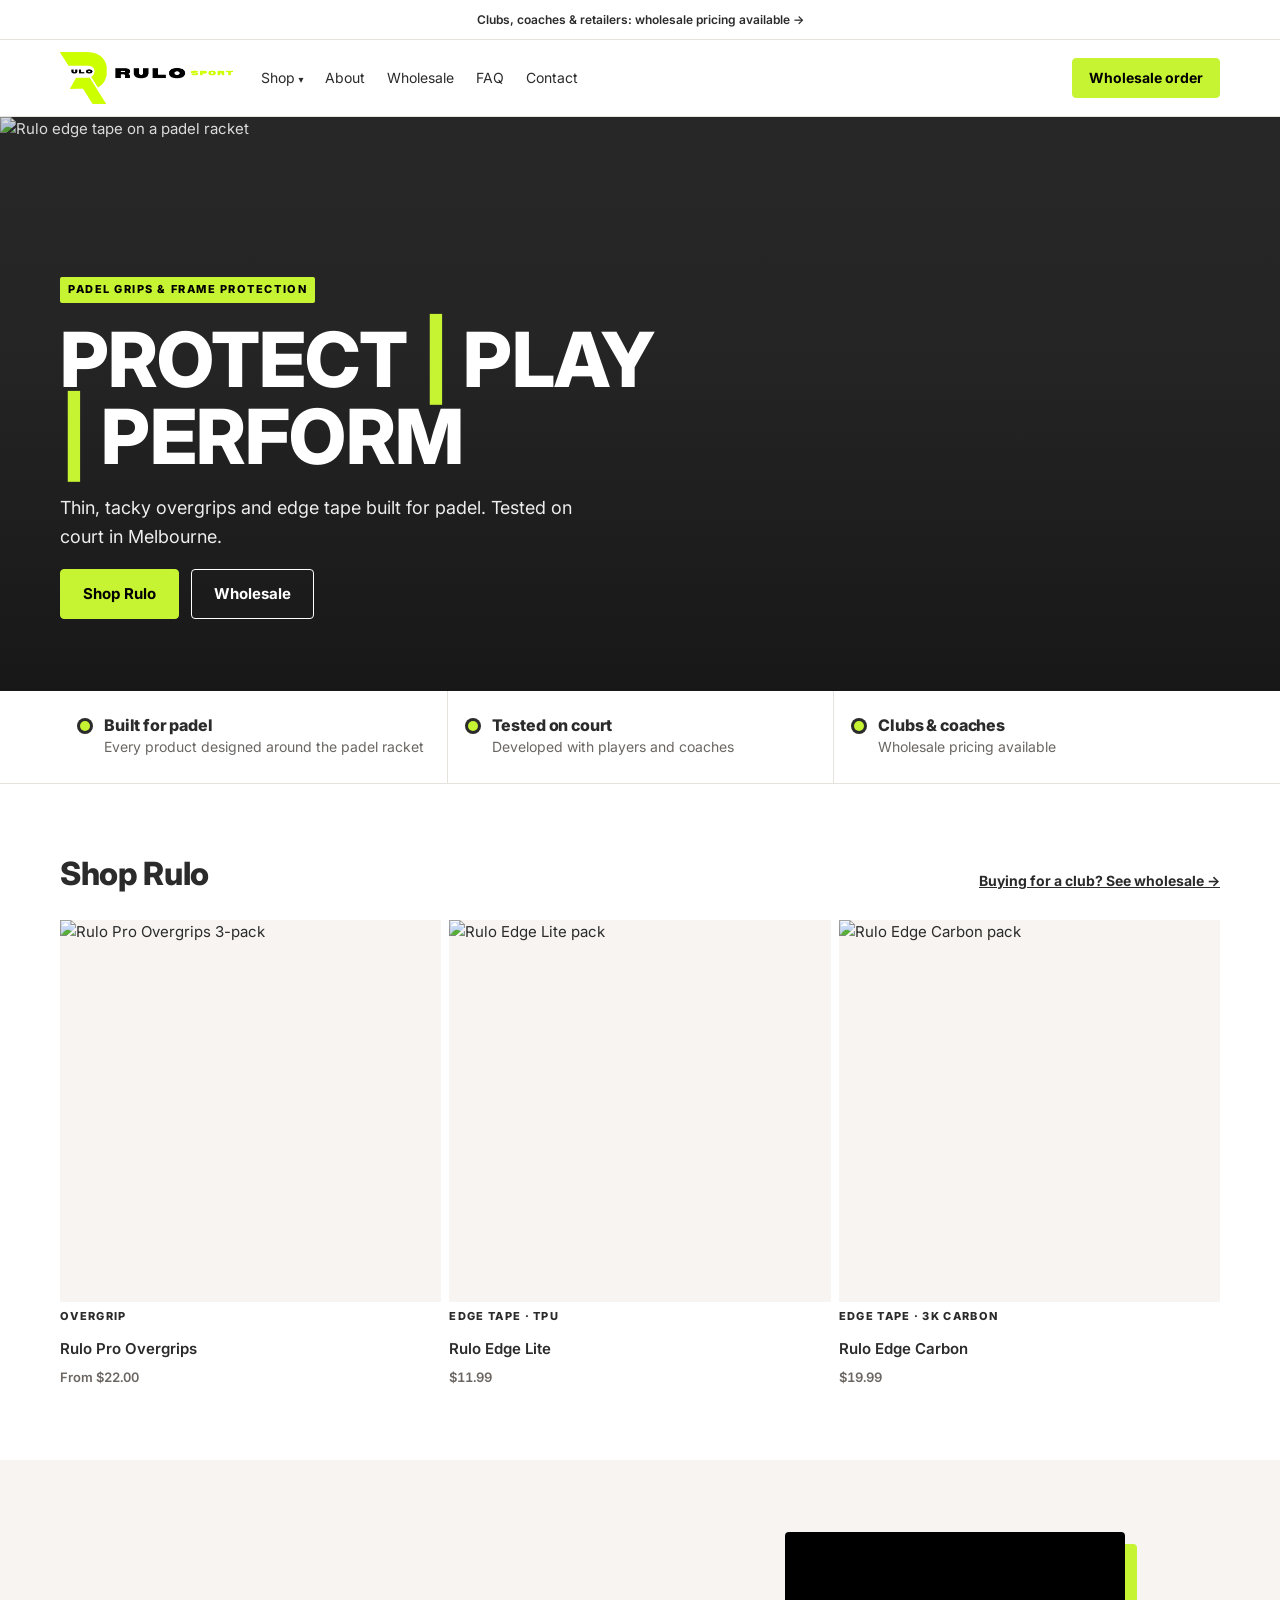
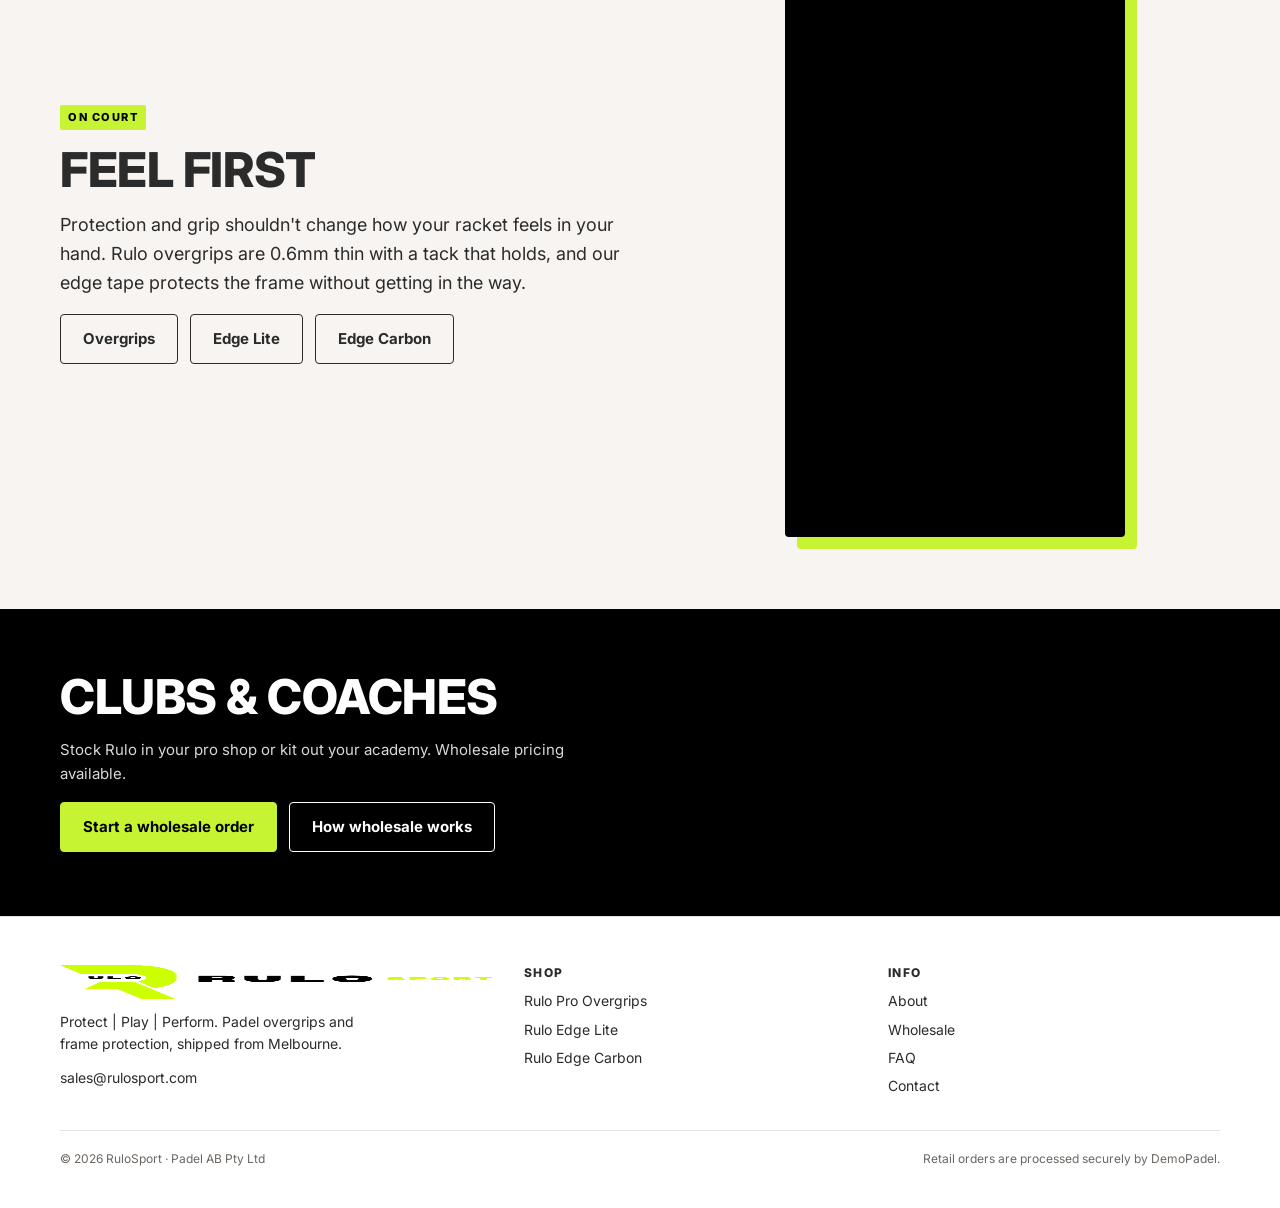
==== index.html @ b20421b4 "Launch RuloSport website Co-Authored-By: Claude Opus 5.5 <noreply@anthropic.com> Claude-Session: htt" ====
<!doctype html>
<html lang="en-AU"><head>
<meta charset="utf-8">
<meta name="viewport" content="width=device-width, initial-scale=1, viewport-fit=cover">
<title>RuloSport</title>
<meta name="description" content="Padel overgrips and edge tape built for padel. Rulo Pro Overgrips, Edge Lite and Edge Carbon. Wholesale for clubs, coaches and retailers.">
<meta property="og:title" content="RuloSport">
<meta property="og:description" content="Padel overgrips and edge tape built for padel. Rulo Pro Overgrips, Edge Lite and Edge Carbon. Wholesale for clubs, coaches and retailers.">
<meta property="og:image" content="https://cdn.shopify.com/s/files/1/0689/4695/2354/files/rulo-site-hero.png?v=1793702912&width=1200">
<link rel="icon" href="assets/favicon.png">
<link rel="preconnect" href="https://fonts.googleapis.com"><link rel="preconnect" href="https://fonts.gstatic.com" crossorigin>
<link rel="stylesheet" href="https://fonts.googleapis.com/css2?family=Inter:wght@400;500;600;700;800&display=swap">
<link rel="stylesheet" href="assets/style.css">
</head><body>
<div class="announce"><div class="wrap"><a href="wholesale.html">Clubs, coaches &amp; retailers: wholesale pricing available →</a></div></div>
<header class="site-header"><div class="wrap header-inner">
  <a class="logo" href="index.html"><img src="assets/logo-rulosport.png" alt="RuloSport" width="133" height="40"></a>
  <nav class="nav" aria-label="Main">
    <div class="nav-shop"><a href="index.html#shop">Shop</a><div class="nav-drop"><a href="overgrips.html">Rulo Pro Overgrips</a><a href="edge-lite.html">Rulo Edge Lite</a><a href="edge-carbon.html">Rulo Edge Carbon</a></div></div>
    <a href="about.html">About</a><a href="wholesale.html">Wholesale</a><a href="faq.html">FAQ</a><a href="contact.html">Contact</a>
  </nav>
  <div class="header-cta"><a class="btn btn-primary" href="wholesale.html#order">Wholesale order</a></div>
  <details class="menu-toggle"><summary>Menu</summary>
    <nav class="mobile-nav" aria-label="Mobile"><a href="index.html#shop">Shop</a><a class="sub" href="overgrips.html">Rulo Pro Overgrips</a><a class="sub" href="edge-lite.html">Rulo Edge Lite</a><a class="sub" href="edge-carbon.html">Rulo Edge Carbon</a><a href="about.html">About</a><a href="wholesale.html">Wholesale</a><a href="faq.html">FAQ</a><a href="contact.html">Contact</a><a href="wholesale.html#order">Wholesale order</a></nav>
  </details>
</div></header>
<main>
<section class="hero">
  <div class="hero-media"><img src="https://cdn.shopify.com/s/files/1/0689/4695/2354/files/rulo-site-hero.png?v=1793702912&width=1800" alt="Rulo edge tape on a padel racket" width="1672" height="941"></div>
  <div class="wrap"><div class="hero-content">
    <span class="eyebrow">Padel grips &amp; frame protection</span>
    <h1>Protect <span class="bar">|</span> Play <span class="bar">|</span> Perform</h1>
    <p>Thin, tacky overgrips and edge tape built for padel. Tested on court in Melbourne.</p>
    <div class="btn-row"><a class="btn btn-primary" href="#shop">Shop Rulo</a><a class="btn btn-ghost-light" href="wholesale.html">Wholesale</a></div>
  </div></div>
</section>
<section class="usp"><div class="wrap usp-grid">
  <div class="usp-item"><span class="usp-dot"></span><div><h4>Built for padel</h4><p>Every product designed around the padel racket</p></div></div>
  <div class="usp-item"><span class="usp-dot"></span><div><h4>Tested on court</h4><p>Developed with players and coaches</p></div></div>
  <div class="usp-item"><span class="usp-dot"></span><div><h4>Clubs &amp; coaches</h4><p>Wholesale pricing available</p></div></div>
</div></section>
<section class="section" id="shop"><div class="wrap">
  <div class="section-head"><h3>Shop Rulo</h3><a href="wholesale.html">Buying for a club? See wholesale →</a></div>
  <div class="grid-3"><a class="card" href="overgrips.html">
  <div class="card-img"><img src="https://cdn.shopify.com/s/files/1/0689/4695/2354/files/RULOProOvergripPackaging.png?v=1793702198&width=800" alt="Rulo Pro Overgrips 3-pack" loading="lazy" width="800" height="800"></div>
  <span class="card-tag">Overgrip</span>
  <span class="card-title">Rulo Pro Overgrips</span>
  <span class="card-price">From $22.00</span>
</a><a class="card" href="edge-lite.html">
  <div class="card-img"><img src="https://cdn.shopify.com/s/files/1/0689/4695/2354/files/RULOEdgeLiteWhiteBlisterPack.png?v=1793702202&width=800" alt="Rulo Edge Lite pack" loading="lazy" width="800" height="800"></div>
  <span class="card-tag">Edge tape · TPU</span>
  <span class="card-title">Rulo Edge Lite</span>
  <span class="card-price">$11.99</span>
</a><a class="card" href="edge-carbon.html">
  <div class="card-img"><img src="https://cdn.shopify.com/s/files/1/0689/4695/2354/files/RuloEdgeLiteCarbonProtectorPack.png?v=1793702204&width=800" alt="Rulo Edge Carbon pack" loading="lazy" width="800" height="800"></div>
  <span class="card-tag">Edge tape · 3K carbon</span>
  <span class="card-title">Rulo Edge Carbon</span>
  <span class="card-price">$19.99</span>
</a></div>
</div></section>
<section class="section feature"><div class="wrap feature-grid">
  <div class="stack">
    <span class="eyebrow">On court</span>
    <h2>Feel first</h2>
    <p class="lede">Protection and grip shouldn't change how your racket feels in your hand. Rulo overgrips are 0.6mm thin with a tack that holds, and our edge tape protects the frame without getting in the way.</p>
    <div class="btn-row"><a class="btn btn-secondary" href="overgrips.html">Overgrips</a><a class="btn btn-secondary" href="edge-lite.html">Edge Lite</a><a class="btn btn-secondary" href="edge-carbon.html">Edge Carbon</a></div>
  </div>
  <div class="feature-video"><video src="assets/rulo-reel.mp4" autoplay muted loop playsinline preload="metadata" aria-label="Rulo product reel"></video></div>
</div></section>
<section class="band-dark"><div class="wrap stack">
  <h2>Clubs &amp; coaches</h2>
  <p>Stock Rulo in your pro shop or kit out your academy. Wholesale pricing available.</p>
  <div class="btn-row"><a class="btn btn-primary" href="wholesale.html#order">Start a wholesale order</a><a class="btn btn-ghost-light" href="wholesale.html">How wholesale works</a></div>
</div></section>
</main>
<footer class="site-footer"><div class="wrap">
  <div class="footer-grid">
    <div class="stack" style="gap:12px"><img src="assets/logo-rulosport.png" alt="RuloSport" width="113" height="34">
      <p style="font-size:14px;max-width:320px">Protect | Play | Perform. Padel overgrips and frame protection, shipped from Melbourne.</p>
      <p style="font-size:14px"><a href="mailto:sales@rulosport.com">sales@rulosport.com</a></p></div>
    <div><h4>Shop</h4><ul><li><a href="overgrips.html">Rulo Pro Overgrips</a></li><li><a href="edge-lite.html">Rulo Edge Lite</a></li><li><a href="edge-carbon.html">Rulo Edge Carbon</a></li></ul></div>
    <div><h4>Info</h4><ul><li><a href="about.html">About</a></li><li><a href="wholesale.html">Wholesale</a></li><li><a href="faq.html">FAQ</a></li><li><a href="contact.html">Contact</a></li></ul></div>
  </div>
  <div class="footer-bottom"><span>© 2026 RuloSport · Padel AB Pty Ltd</span><span>Retail orders are processed securely by DemoPadel.</span></div>
</div></footer>
<script src="assets/site.js"></script>
</body></html>
---- assets/style.css ----
/* RuloSport — rebuilt from the Shopify Horizon theme settings (Inter, lime #C6F432, charcoal #2B2B2B) */
:root {
  --lime: #C6F432;
  --ink: #2B2B2B;
  --black: #000000;
  --white: #ffffff;
  --sand: #F7F4F1;
  --line: #E6E2DE;
  --muted: #6b6662;
  --radius: 4px;
  --font: "Inter", system-ui, -apple-system, "Segoe UI", Roboto, Arial, sans-serif;
  --page: 1200px;
  --gutter-l: max(20px, env(safe-area-inset-left, 0px));
  --gutter-r: max(20px, env(safe-area-inset-right, 0px));
  color-scheme: light;
}
*, *::before, *::after { box-sizing: border-box; }
html { -webkit-text-size-adjust: 100%; }
body { margin: 0; background: var(--white); color: var(--ink); font-family: var(--font); font-size: 15px; line-height: 1.6; }
img, video { max-width: 100%; display: block; }
a { color: inherit; }
:focus-visible { outline: 2px solid var(--ink); outline-offset: 3px; }
h1, h2, h3, h4 { font-weight: 800; line-height: 1.02; margin: 0; text-wrap: balance; letter-spacing: -0.01em; }
h1 { font-size: clamp(36px, 6vw, 56px); text-transform: uppercase; }
h2 { font-size: clamp(30px, 4.6vw, 48px); text-transform: uppercase; }
h3 { font-size: clamp(22px, 3vw, 32px); line-height: 1.15; }
h4 { font-size: 16px; line-height: 1.3; }
p { margin: 0; }
.wrap { max-width: var(--page); margin: 0 auto; padding-left: var(--gutter-l); padding-right: var(--gutter-r); }
.stack { display: flex; flex-direction: column; gap: 16px; }
.lede { font-size: 18px; line-height: 1.6; max-width: 640px; }
.eyebrow { display: inline-block; align-self: flex-start; padding: 4px 8px; background: var(--lime); color: var(--black); font-size: 11px; font-weight: 800; letter-spacing: .14em; text-transform: uppercase; border-radius: 2px; }

/* Buttons */
.btn { display: inline-flex; align-items: center; justify-content: center; gap: 8px; min-height: 48px; padding: 12px 22px; border-radius: var(--radius); font-weight: 700; font-size: 15px; text-decoration: none; border: 1px solid transparent; cursor: pointer; font-family: inherit; transition: transform .15s ease, background-color .15s ease; }
.btn:hover { transform: translateY(-1px); }
.btn-primary { background: var(--lime); color: var(--black); border-color: var(--lime); }
.btn-secondary { background: transparent; color: var(--ink); border-color: var(--ink); }
.btn-ghost-light { background: transparent; color: var(--white); border-color: var(--white); }
.btn-row { display: flex; flex-wrap: wrap; gap: 12px; }
@media (prefers-reduced-motion: reduce) { .btn { transition: none; } .btn:hover { transform: none; } }

/* Announcement + header */
.announce { border-bottom: 1px solid var(--line); font-size: 12px; text-align: center; padding-block: 10px; }
.announce a { text-decoration: none; font-weight: 600; }
.site-header { position: sticky; top: env(safe-area-inset-top, 0px); z-index: 20; background: var(--white); border-bottom: 1px solid var(--line); }
body::before { content: ""; position: fixed; inset: 0 0 auto; height: env(safe-area-inset-top, 0px); z-index: 30; background: var(--white); }
.header-inner { display: flex; align-items: center; gap: 28px; min-height: 76px; }
.logo img { height: 52px; width: auto; }
.nav { display: flex; align-items: center; gap: 22px; font-size: 14px; flex: 1; }
.nav a { text-decoration: none; padding-block: 6px; }
.nav a:hover, .nav a[aria-current="page"] { text-decoration: underline; text-underline-offset: 6px; text-decoration-thickness: 2px; text-decoration-color: var(--lime); }
.nav-shop { position: relative; }
.nav-shop > a::after { content: " ▾"; font-size: 10px; }
.nav-drop { position: absolute; top: 100%; left: -16px; min-width: 220px; background: var(--white); border: 1px solid var(--line); border-radius: var(--radius); padding: 8px; display: none; flex-direction: column; box-shadow: 0 10px 30px rgba(0,0,0,.08); }
.nav-drop a { padding: 8px 10px; border-radius: 2px; }
.nav-drop a:hover { background: var(--sand); text-decoration: none; }
.nav-shop:hover .nav-drop, .nav-shop:focus-within .nav-drop { display: flex; }
.header-cta { margin-left: auto; }
.header-cta .btn { min-height: 40px; padding: 8px 16px; font-size: 14px; }
.menu-toggle { display: none; margin-left: auto; }
.menu-toggle summary { list-style: none; cursor: pointer; padding: 10px; border: 1px solid var(--ink); border-radius: var(--radius); font-weight: 700; font-size: 13px; }
.menu-toggle summary::-webkit-details-marker { display: none; }
.mobile-nav { position: absolute; left: 0; right: 0; top: 100%; background: var(--white); border-bottom: 1px solid var(--line); padding: 12px var(--gutter-r) 20px var(--gutter-l); display: flex; flex-direction: column; gap: 4px; }
.mobile-nav a { text-decoration: none; padding: 10px 0; border-bottom: 1px solid var(--line); font-weight: 600; }
.mobile-nav .sub { padding-left: 14px; font-weight: 400; }
@media (max-width: 860px) {
  .nav, .header-cta { display: none; }
  .menu-toggle { display: block; }
  .logo img { height: 38px; }
  .header-inner { min-height: 64px; }
}

/* Hero */
.hero { position: relative; color: var(--white); background: var(--ink); overflow: hidden; }
.hero-media { position: absolute; inset: 0; }
.hero-media img { width: 100%; height: 100%; object-fit: cover; }
.hero-media::after { content: ""; position: absolute; inset: 0; background: linear-gradient(to top, rgba(18,18,18,.78), rgba(18,18,18,.25) 60%, rgba(18,18,18,.15)); }
.hero-content { position: relative; padding-block: 160px 72px; display: flex; flex-direction: column; gap: 18px; max-width: 760px; }
.hero h1 { font-size: clamp(38px, 7vw, 76px); }
.hero h1 .bar { color: var(--lime); }
.hero p { font-size: 18px; max-width: 520px; opacity: .92; }
@media (max-width: 600px) { .hero-content { padding-block: 120px 48px; } }

/* USP strip */
.usp { border-bottom: 1px solid var(--line); }
.usp-grid { display: grid; grid-template-columns: repeat(3, minmax(0, 1fr)); }
.usp-item { padding: 24px 20px; display: flex; gap: 14px; align-items: flex-start; }
.usp-item + .usp-item { border-left: 1px solid var(--line); }
.usp-dot { flex: none; width: 10px; height: 10px; margin-top: 6px; background: var(--lime); border-radius: 50%; box-shadow: 0 0 0 3px var(--ink); }
.usp-item p { font-size: 14px; color: var(--muted); }
@media (max-width: 760px) { .usp-grid { grid-template-columns: 1fr; } .usp-item + .usp-item { border-left: 0; border-top: 1px solid var(--line); } }

/* Sections */
.section { padding-block: 72px; }
.section-head { display: flex; justify-content: space-between; align-items: flex-end; gap: 16px; flex-wrap: wrap; margin-bottom: 28px; }
.section-head a { font-weight: 700; font-size: 14px; }

/* Product grid */
.grid-3 { display: grid; grid-template-columns: repeat(3, minmax(0, 1fr)); gap: 8px; }
@media (max-width: 860px) { .grid-3 { grid-template-columns: repeat(2, minmax(0, 1fr)); } }
@media (max-width: 340px) { .grid-3 { grid-template-columns: 1fr; } }
.card { text-decoration: none; display: flex; flex-direction: column; gap: 6px; }
.card-img { aspect-ratio: 1; background: var(--sand); overflow: hidden; max-width: 100%; }
.card-img img { width: 100%; height: 100%; object-fit: cover; transition: transform .4s ease; }
.card:hover .card-img img { transform: scale(1.04); }
.card-title { font-weight: 600; margin-top: 6px; }
.card-price { font-size: 13px; font-weight: 600; color: var(--muted); font-variant-numeric: tabular-nums; }
.card-tag { font-size: 11px; font-weight: 800; letter-spacing: .12em; text-transform: uppercase; }
@media (prefers-reduced-motion: reduce) { .card-img img { transition: none; } .card:hover .card-img img { transform: none; } }

/* Video feature */
.feature { background: var(--sand); }
.feature-grid { display: grid; grid-template-columns: minmax(0, 1.1fr) minmax(0, 1fr); gap: 48px; align-items: center; }
.feature-video { justify-self: center; width: min(340px, 100%); aspect-ratio: 9 / 16; border-radius: var(--radius); overflow: hidden; background: var(--black); box-shadow: 12px 12px 0 var(--lime); }
.feature-video video { width: 100%; height: 100%; object-fit: cover; }
@media (max-width: 760px) { .feature-grid { grid-template-columns: 1fr; } .feature-video { order: -1; } }

/* Dark CTA band */
.band-dark { background: var(--black); color: var(--white); }
.band-dark .wrap { padding-block: 64px; }
.band-dark p { opacity: .85; max-width: 560px; }
.cta-box { background: var(--ink); color: var(--white); border-radius: var(--radius); padding: 32px 24px; display: flex; flex-direction: column; gap: 10px; align-items: flex-start; }
.cta-box h3 { text-transform: uppercase; font-size: 22px; }
.cta-box p { opacity: .85; }
.cta-box a:not(.btn) { color: var(--white); }

/* Info cards (about / wholesale) */
.tiles { display: grid; grid-template-columns: repeat(auto-fit, minmax(220px, 1fr)); gap: 12px; }
.tile { background: var(--sand); border-radius: var(--radius); padding: 20px; border-top: 4px solid var(--lime); display: flex; flex-direction: column; gap: 6px; }
.tile.plain { background: var(--white); border: 1px solid var(--line); border-top: 4px solid var(--lime); }
.tile h4 { text-transform: uppercase; letter-spacing: .04em; font-size: 15px; }
.tile p { font-size: 14px; line-height: 1.55; }
.tile a { font-weight: 700; font-size: 14px; }
.steps { display: grid; grid-template-columns: repeat(auto-fit, minmax(200px, 1fr)); gap: 12px; counter-reset: step; }
.step { border: 1px solid var(--line); border-radius: var(--radius); padding: 20px; display: flex; flex-direction: column; gap: 6px; }
.step::before { counter-increment: step; content: counter(step); width: 32px; height: 32px; line-height: 32px; text-align: center; border-radius: 50%; background: var(--lime); color: var(--black); font-weight: 800; margin-bottom: 4px; }
.step p { font-size: 14px; }

/* Page header */
.page-head { padding-block: 56px 8px; display: flex; flex-direction: column; gap: 14px; }
.page-body { padding-block: 24px 80px; display: flex; flex-direction: column; gap: 40px; }
.page-body > section { display: flex; flex-direction: column; gap: 20px; }

/* FAQ */
.faq details { border-bottom: 1px solid var(--line); padding-block: 18px; }
.faq summary { cursor: pointer; font-weight: 800; font-size: 16px; }
.faq details > div { padding-top: 10px; max-width: 70ch; }
.faq ol { margin: 0; padding-left: 20px; }

/* Product page */
.pdp { display: grid; grid-template-columns: minmax(0, 1.15fr) minmax(0, 1fr); gap: 48px; padding-block: 40px 64px; }
@media (max-width: 860px) { .pdp { grid-template-columns: 1fr; gap: 28px; } }
.gallery-main { aspect-ratio: 1; background: var(--sand); overflow: hidden; max-width: 100%; }
.gallery-main img { width: 100%; height: 100%; object-fit: contain; }
.thumbs { display: flex; gap: 8px; margin-top: 8px; flex-wrap: wrap; }
.thumbs button { width: 76px; height: 76px; padding: 0; border: 1px solid var(--line); background: var(--sand); cursor: pointer; border-radius: 2px; overflow: hidden; }
.thumbs button[aria-pressed="true"] { border: 2px solid var(--ink); }
.thumbs img { width: 100%; height: 100%; object-fit: cover; }
.pdp-info { display: flex; flex-direction: column; gap: 18px; }
@media (min-width: 861px) { .pdp-info { position: sticky; top: calc(96px + env(safe-area-inset-top, 0px)); align-self: start; } }
.price { font-size: 22px; font-weight: 700; font-variant-numeric: tabular-nums; }
.price small { font-size: 13px; font-weight: 500; color: var(--muted); }
.chips { display: flex; flex-wrap: wrap; gap: 8px; }
.chip { border: 1px solid var(--ink); border-radius: var(--radius); padding: 6px 10px; font-size: 12px; font-weight: 700; letter-spacing: .06em; text-transform: uppercase; }
.chip.accent { background: var(--lime); border-color: var(--lime); color: var(--black); }
.variants { border: 0; padding: 0; margin: 0; display: flex; flex-direction: column; gap: 8px; }
.variants legend { font-size: 13px; font-weight: 700; margin-bottom: 8px; }
.variant-opts { display: flex; flex-wrap: wrap; gap: 8px; }
.variant-opts label { position: relative; }
.variant-opts input { position: absolute; opacity: 0; inset: 0; }
.variant-opts span { display: inline-block; padding: 10px 14px; border: 1px solid var(--line); border-radius: var(--radius); font-size: 14px; cursor: pointer; }
.variant-opts input:checked + span { background: var(--ink); border-color: var(--ink); color: var(--white); }
.variant-opts input:focus-visible + span { outline: 2px solid var(--ink); outline-offset: 2px; }
.trust { list-style: none; margin: 0; padding: 14px 16px; background: var(--sand); border-radius: var(--radius); display: grid; gap: 8px; font-size: 13px; }
.trust li { display: flex; gap: 8px; align-items: baseline; }
.trust li::before { content: "✓"; font-weight: 800; }
.desc ul { padding-left: 18px; margin: 8px 0 0; }
.desc p + p, .desc ul + p { margin-top: 10px; }
.specs { width: 100%; border-collapse: collapse; font-size: 14px; }
.specs td { padding: 10px 0; border-bottom: 1px solid var(--line); }
.specs td:first-child { color: var(--muted); width: 40%; }
.how ol { margin: 0; padding-left: 20px; display: grid; gap: 6px; }
.pdp-more { border-top: 1px solid var(--line); }
.pdp-detail { display: grid; grid-template-columns: repeat(auto-fit, minmax(260px, 1fr)); gap: 40px; padding-block: 48px; }
.pdp-detail h3 { font-size: 20px; text-transform: uppercase; margin-bottom: 14px; }

/* Forms */
.form { display: grid; grid-template-columns: repeat(2, minmax(0, 1fr)); gap: 16px; background: var(--sand); border-radius: var(--radius); padding: 28px; }
@media (max-width: 640px) { .form { grid-template-columns: 1fr; padding: 20px; } }
.form .full { grid-column: 1 / -1; }
.field { display: flex; flex-direction: column; gap: 6px; min-width: 0; }
.field label { font-size: 13px; font-weight: 700; }
.field input, .field select, .field textarea { font: inherit; font-size: 15px; padding: 12px; border: 1px solid #cfc9c3; border-radius: var(--radius); background: var(--white); color: var(--ink); width: 100%; }
.field textarea { min-height: 110px; resize: vertical; }
.qty-table { width: 100%; border-collapse: collapse; background: var(--white); border-radius: var(--radius); overflow: hidden; }
.qty-table th, .qty-table td { padding: 10px 12px; border-bottom: 1px solid var(--line); text-align: left; font-size: 14px; }
.qty-table th { background: var(--ink); color: var(--white); font-size: 11px; letter-spacing: .1em; text-transform: uppercase; }
.qty-table input { width: 90px; font: inherit; padding: 8px; border: 1px solid #cfc9c3; border-radius: var(--radius); }
.form-note { font-size: 13px; color: var(--muted); }
.form-status { font-weight: 700; }
.form-status.ok { color: #2d6a00; }
.form-status.err { color: #b3261e; }
.table-scroll { overflow-x: auto; }

/* Footer */
.site-footer { border-top: 1px solid var(--line); }
.footer-grid { display: grid; grid-template-columns: minmax(0, 1.3fr) repeat(2, minmax(0, 1fr)); gap: 32px; padding-block: 48px 32px; }
@media (max-width: 760px) { .footer-grid { grid-template-columns: 1fr; } }
.footer-grid img { height: 34px; width: auto; }
.footer-grid h4 { font-size: 12px; letter-spacing: .12em; text-transform: uppercase; margin-bottom: 10px; }
.footer-grid ul { list-style: none; margin: 0; padding: 0; display: grid; gap: 6px; font-size: 14px; }
.footer-grid a { text-decoration: none; }
.footer-grid a:hover { text-decoration: underline; }
.footer-bottom { border-top: 1px solid var(--line); padding-block: 18px 40px; font-size: 12px; color: var(--muted); display: flex; justify-content: space-between; gap: 12px; flex-wrap: wrap; }
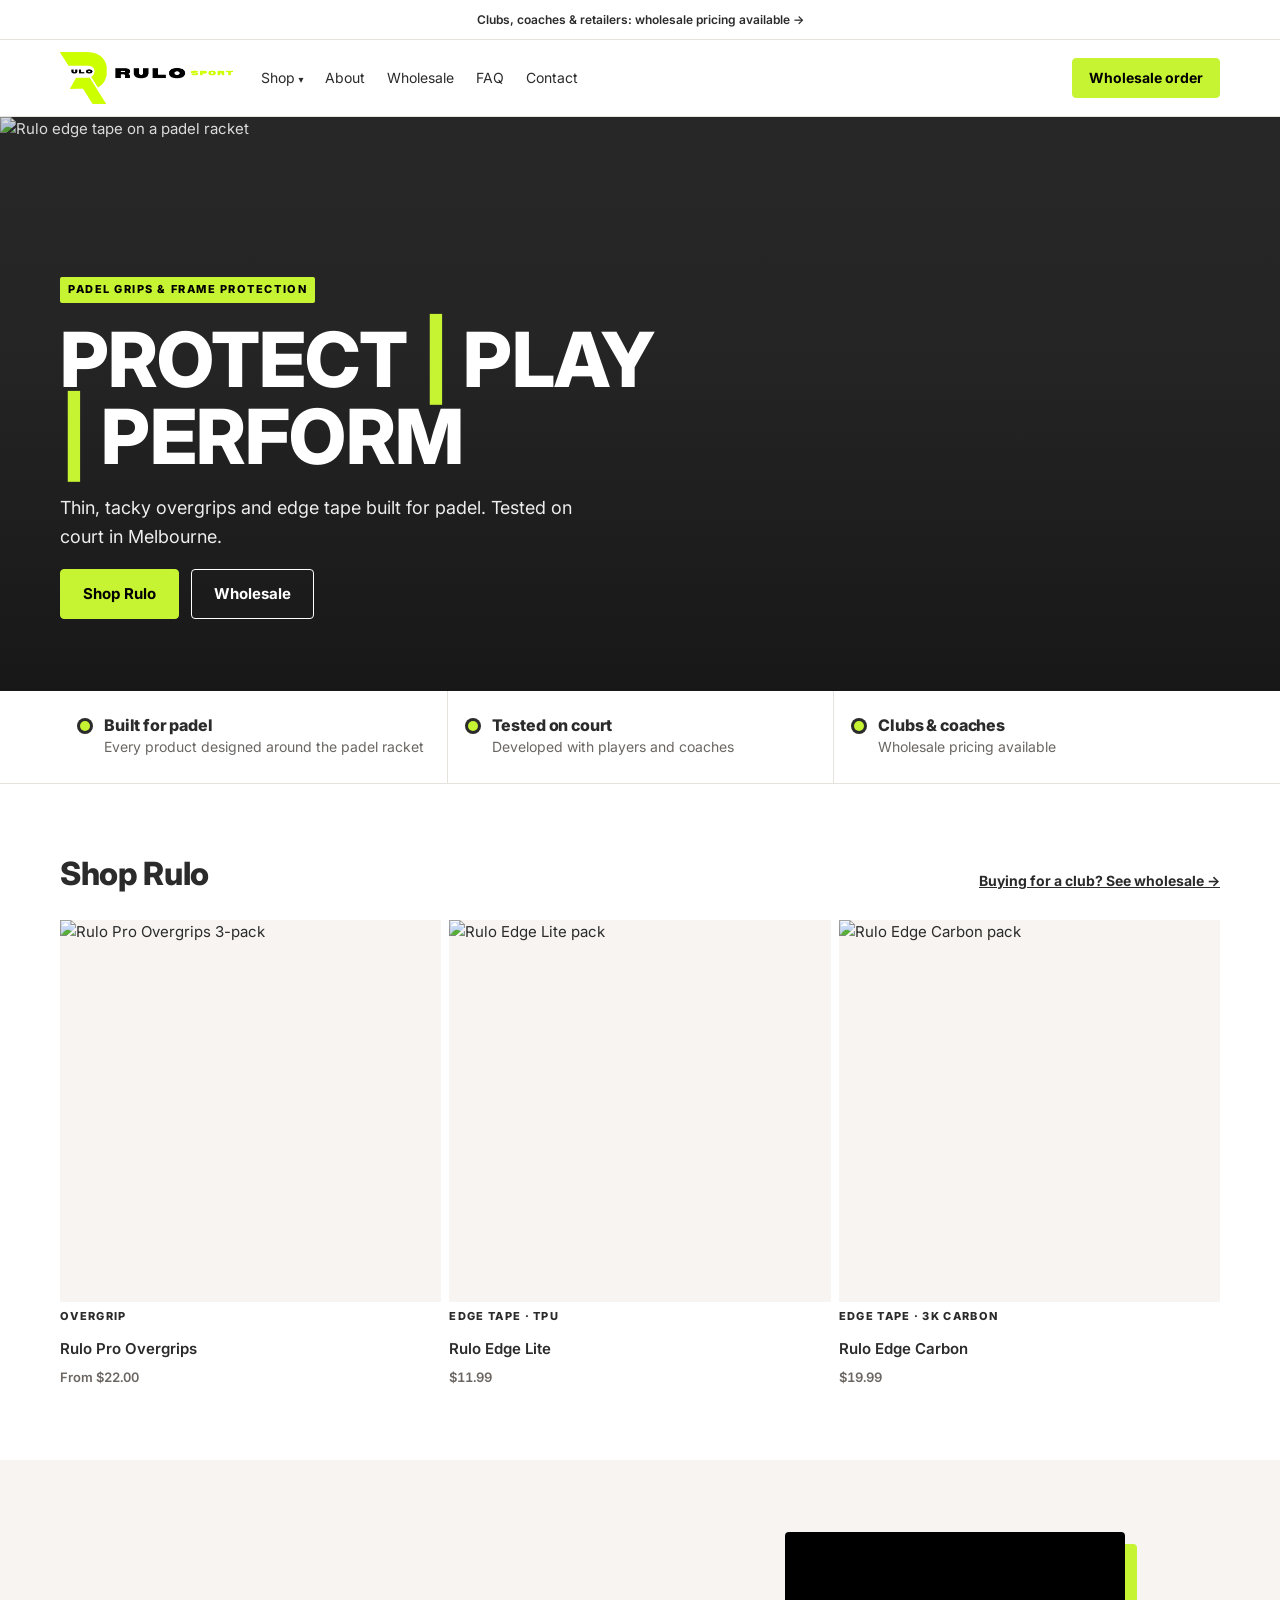
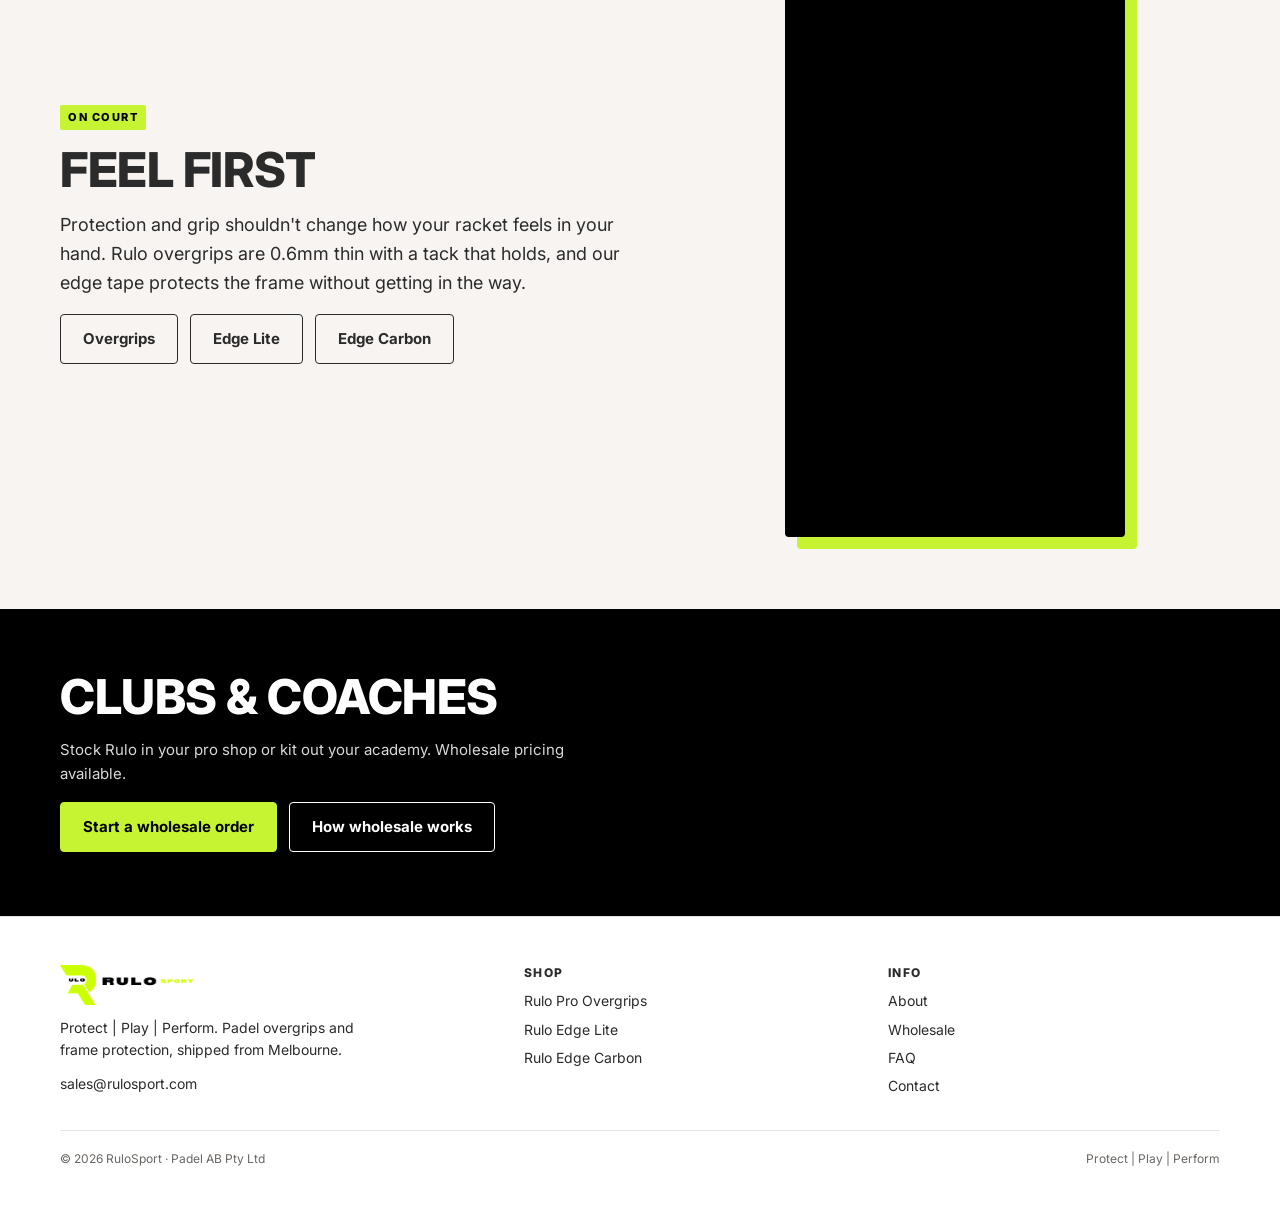
==== commit 62c3fde3: "Remove DemoPadel line from footer Co-Authored-By: Claude Opus 5.5 <noreply@anthropic.com> Claude-Ses" ====
--- a/index.html
+++ b/index.html
@@ -81,7 +81,7 @@
     <div><h4>Shop</h4><ul><li><a href="overgrips.html">Rulo Pro Overgrips</a></li><li><a href="edge-lite.html">Rulo Edge Lite</a></li><li><a href="edge-carbon.html">Rulo Edge Carbon</a></li></ul></div>
     <div><h4>Info</h4><ul><li><a href="about.html">About</a></li><li><a href="wholesale.html">Wholesale</a></li><li><a href="faq.html">FAQ</a></li><li><a href="contact.html">Contact</a></li></ul></div>
   </div>
-  <div class="footer-bottom"><span>© 2026 RuloSport · Padel AB Pty Ltd</span><span>Retail orders are processed securely by DemoPadel.</span></div>
+  <div class="footer-bottom"><span>© 2026 RuloSport · Padel AB Pty Ltd</span><span>Protect | Play | Perform</span></div>
 </div></footer>
 <script src="assets/site.js"></script>
 </body></html>
--- a/assets/style.css
+++ b/assets/style.css
@@ -207,7 +207,7 @@
 .site-footer { border-top: 1px solid var(--line); }
 .footer-grid { display: grid; grid-template-columns: minmax(0, 1.3fr) repeat(2, minmax(0, 1fr)); gap: 32px; padding-block: 48px 32px; }
 @media (max-width: 760px) { .footer-grid { grid-template-columns: 1fr; } }
-.footer-grid img { height: 34px; width: auto; }
+.footer-grid img { height: 40px; width: auto; align-self: flex-start; object-fit: contain; }
 .footer-grid h4 { font-size: 12px; letter-spacing: .12em; text-transform: uppercase; margin-bottom: 10px; }
 .footer-grid ul { list-style: none; margin: 0; padding: 0; display: grid; gap: 6px; font-size: 14px; }
 .footer-grid a { text-decoration: none; }
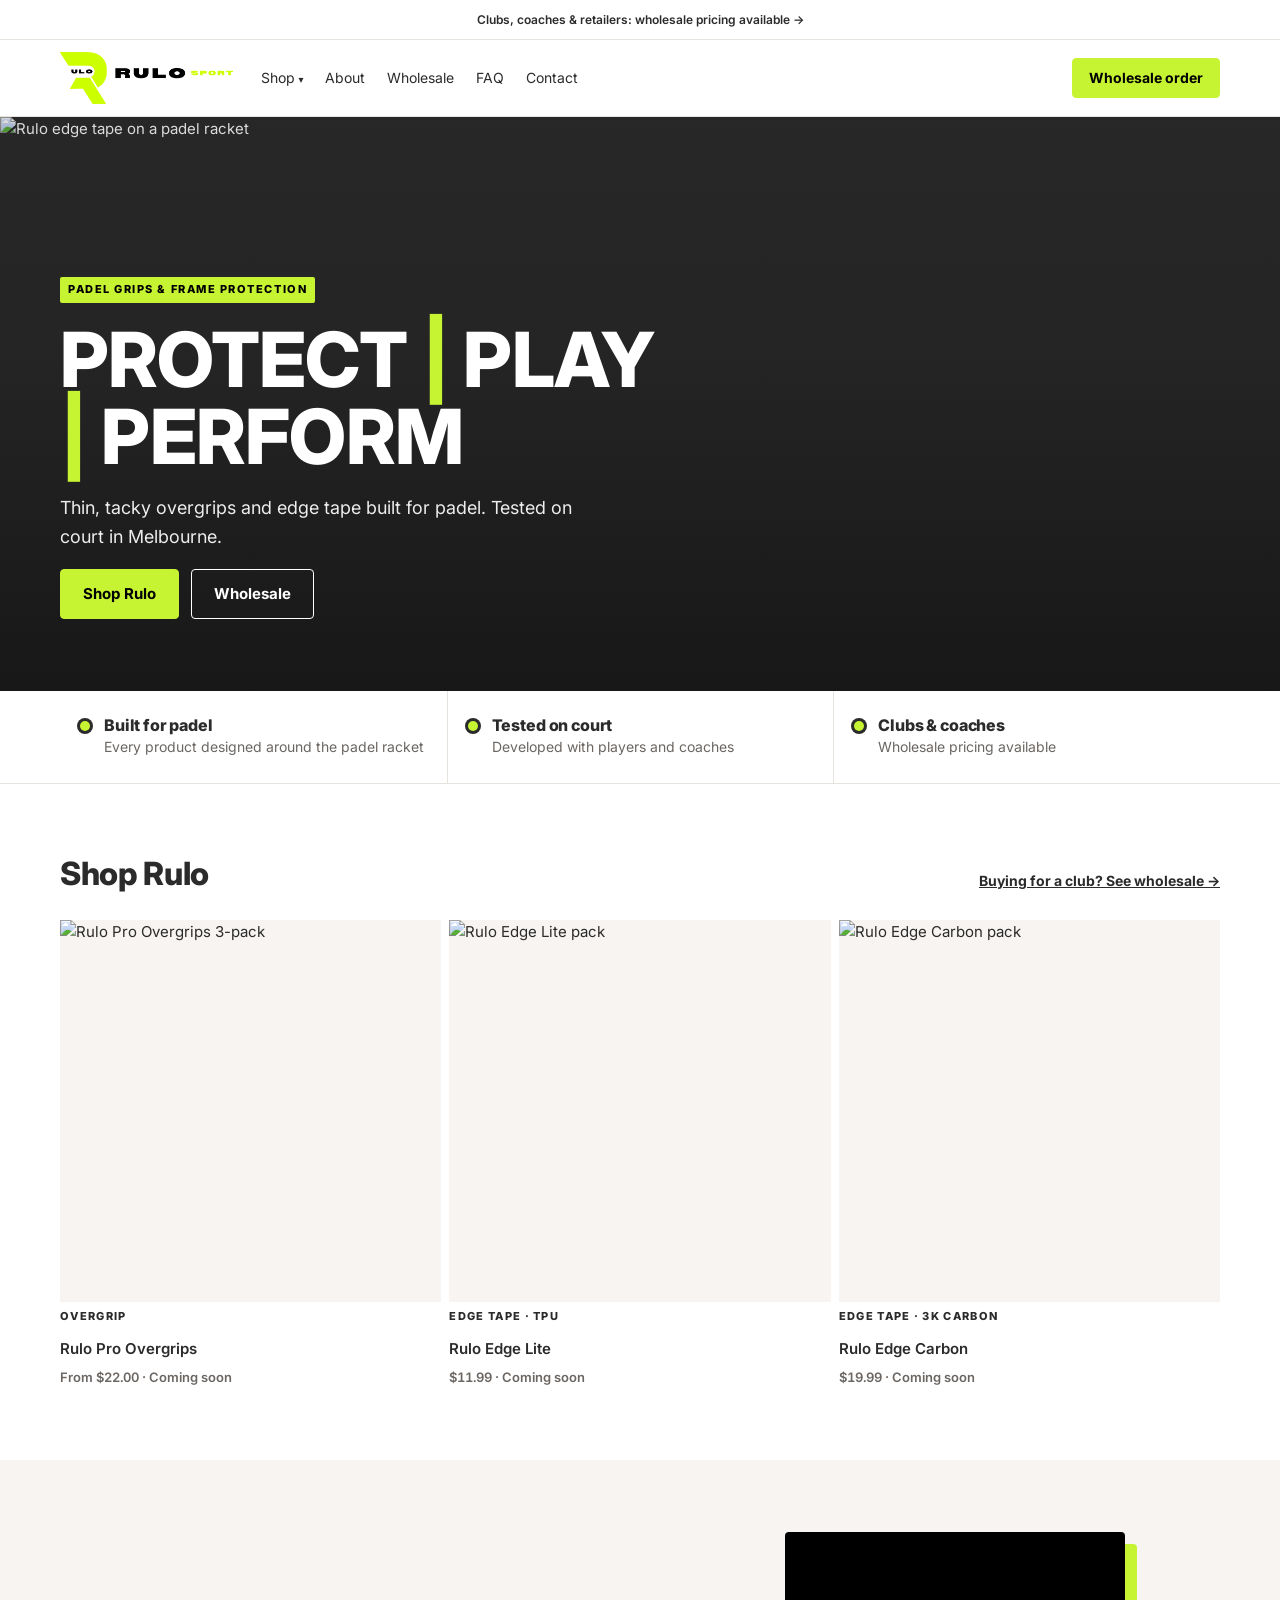
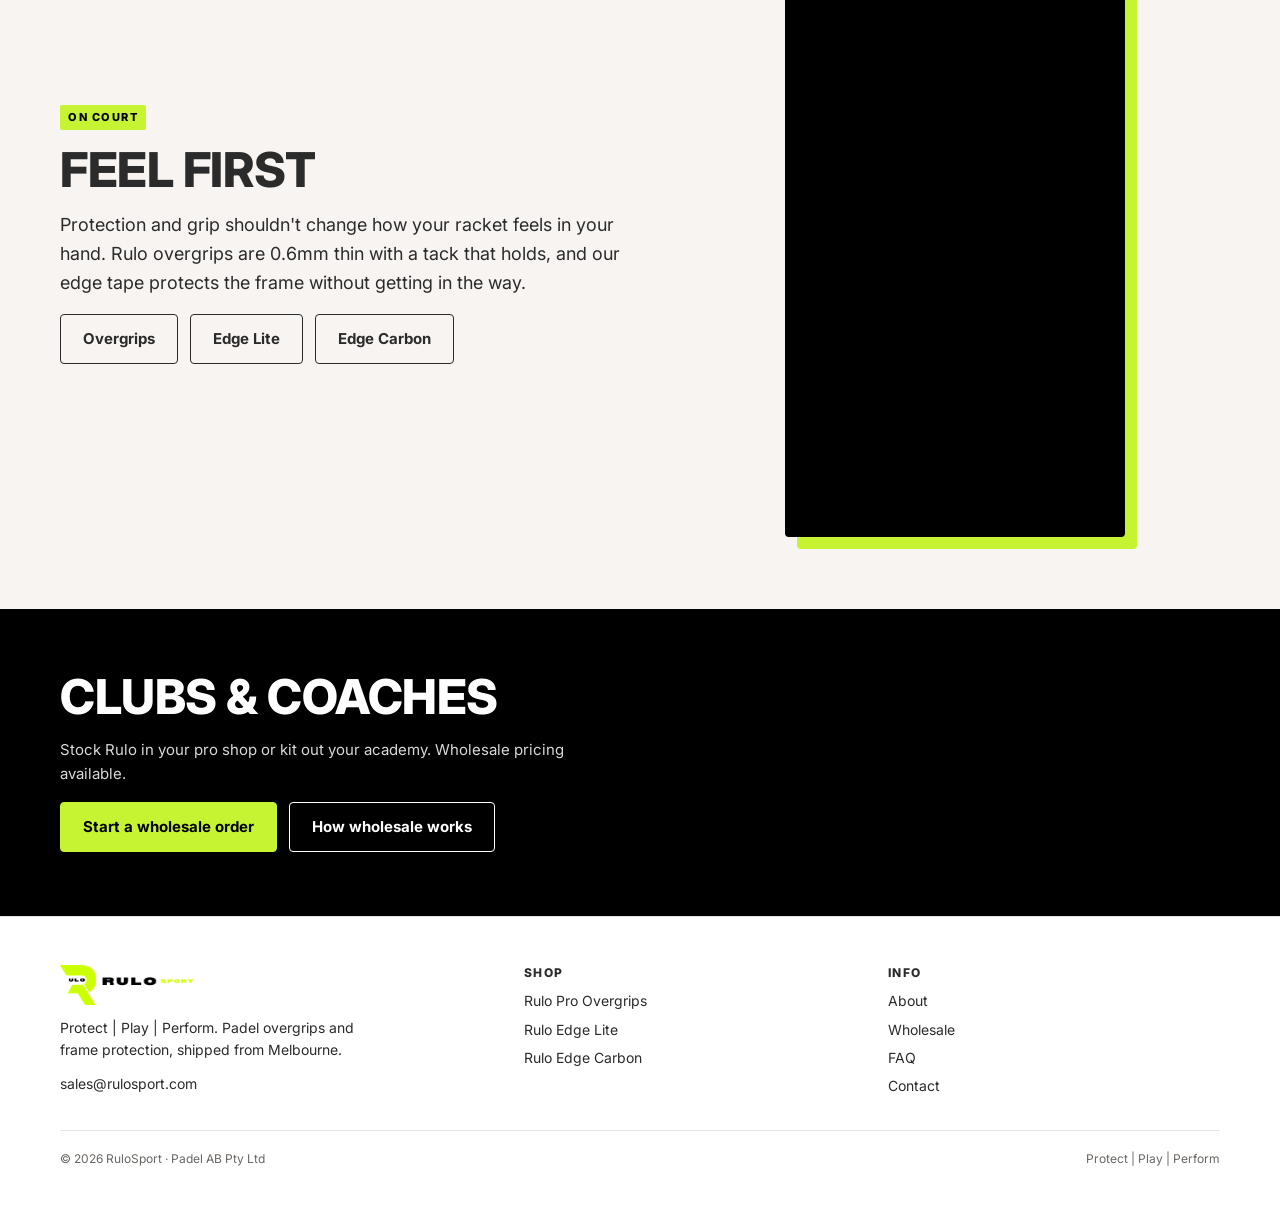
==== commit 68007b1f: "Coming soon mode: register-interest form instead of Buy now Co-Authored-By: Claude Opus 5.5 <noreply" ====
--- a/index.html
+++ b/index.html
@@ -45,17 +45,17 @@
   <div class="card-img"><img src="https://cdn.shopify.com/s/files/1/0689/4695/2354/files/RULOProOvergripPackaging.png?v=1793702198&width=800" alt="Rulo Pro Overgrips 3-pack" loading="lazy" width="800" height="800"></div>
   <span class="card-tag">Overgrip</span>
   <span class="card-title">Rulo Pro Overgrips</span>
-  <span class="card-price">From $22.00</span>
+  <span class="card-price">From $22.00 · Coming soon</span>
 </a><a class="card" href="edge-lite.html">
   <div class="card-img"><img src="https://cdn.shopify.com/s/files/1/0689/4695/2354/files/RULOEdgeLiteWhiteBlisterPack.png?v=1793702202&width=800" alt="Rulo Edge Lite pack" loading="lazy" width="800" height="800"></div>
   <span class="card-tag">Edge tape · TPU</span>
   <span class="card-title">Rulo Edge Lite</span>
-  <span class="card-price">$11.99</span>
+  <span class="card-price">$11.99 · Coming soon</span>
 </a><a class="card" href="edge-carbon.html">
   <div class="card-img"><img src="https://cdn.shopify.com/s/files/1/0689/4695/2354/files/RuloEdgeLiteCarbonProtectorPack.png?v=1793702204&width=800" alt="Rulo Edge Carbon pack" loading="lazy" width="800" height="800"></div>
   <span class="card-tag">Edge tape · 3K carbon</span>
   <span class="card-title">Rulo Edge Carbon</span>
-  <span class="card-price">$19.99</span>
+  <span class="card-price">$19.99 · Coming soon</span>
 </a></div>
 </div></section>
 <section class="section feature"><div class="wrap feature-grid">
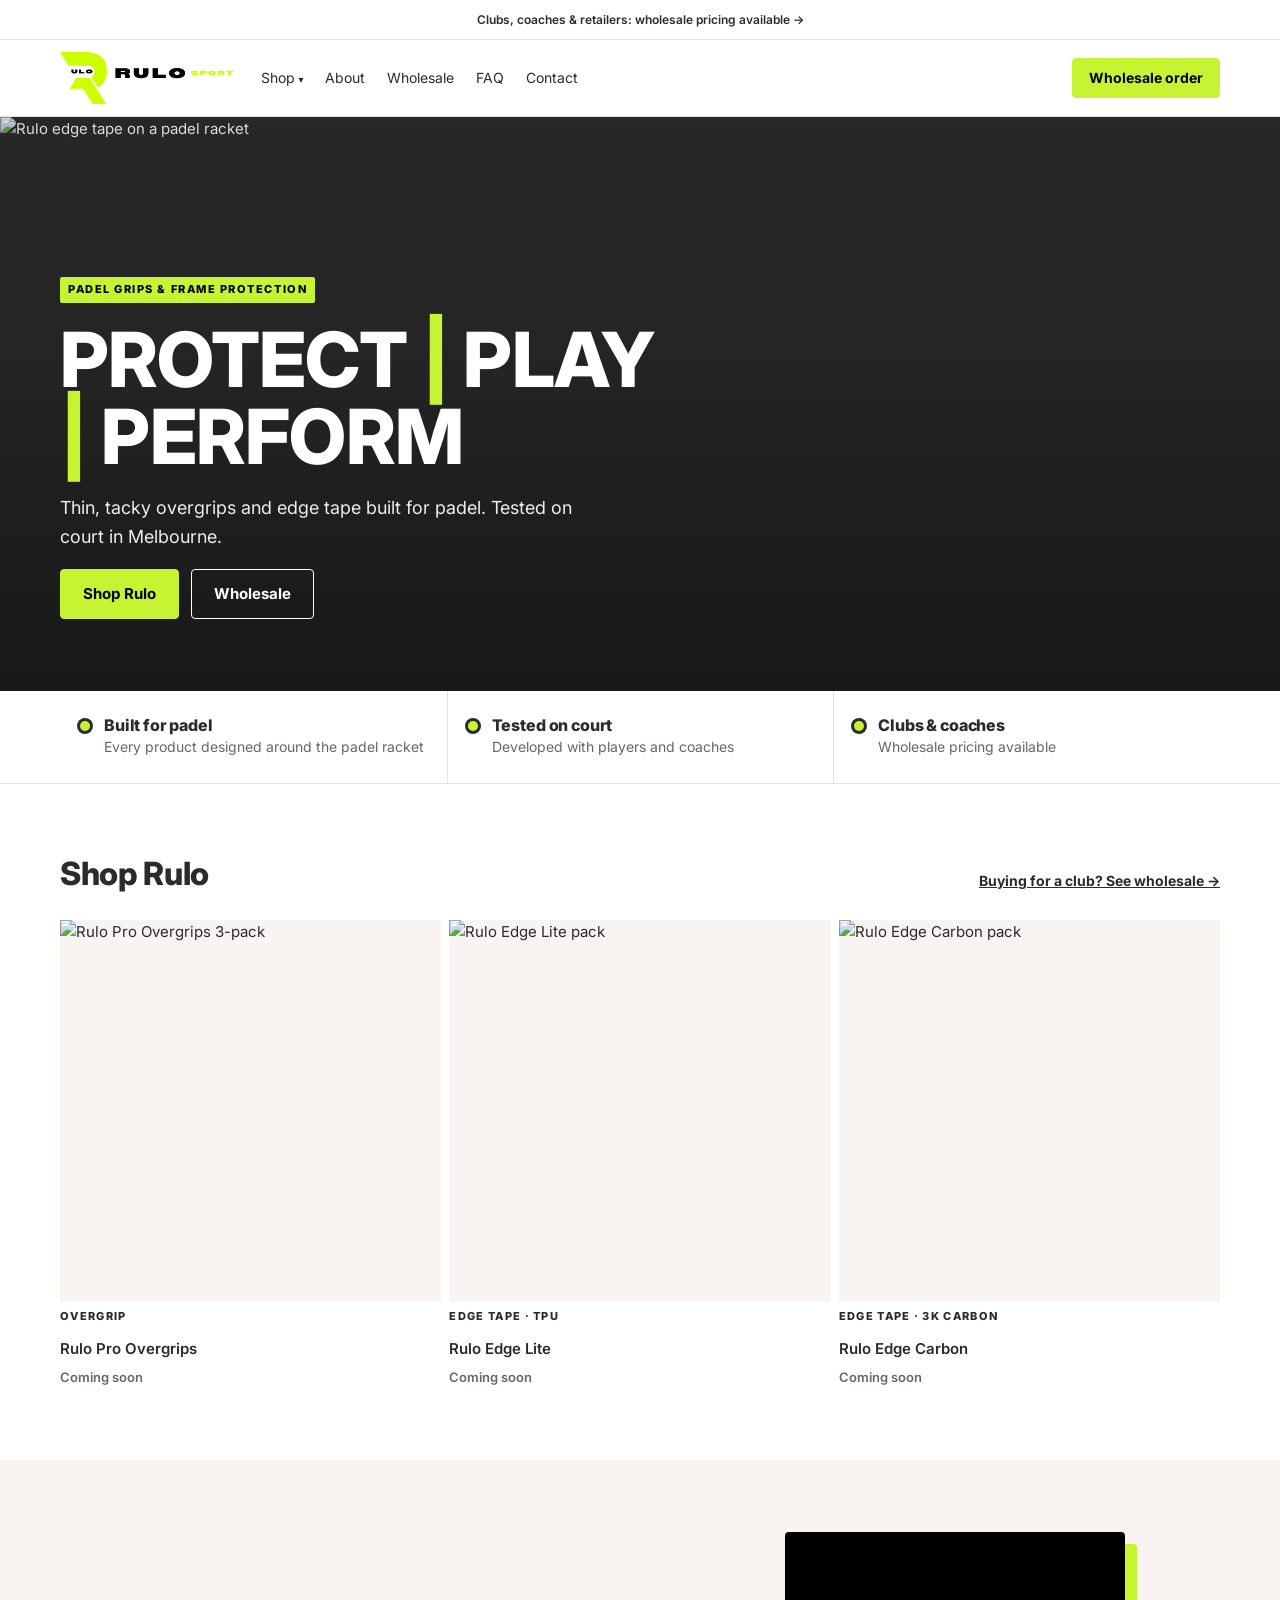
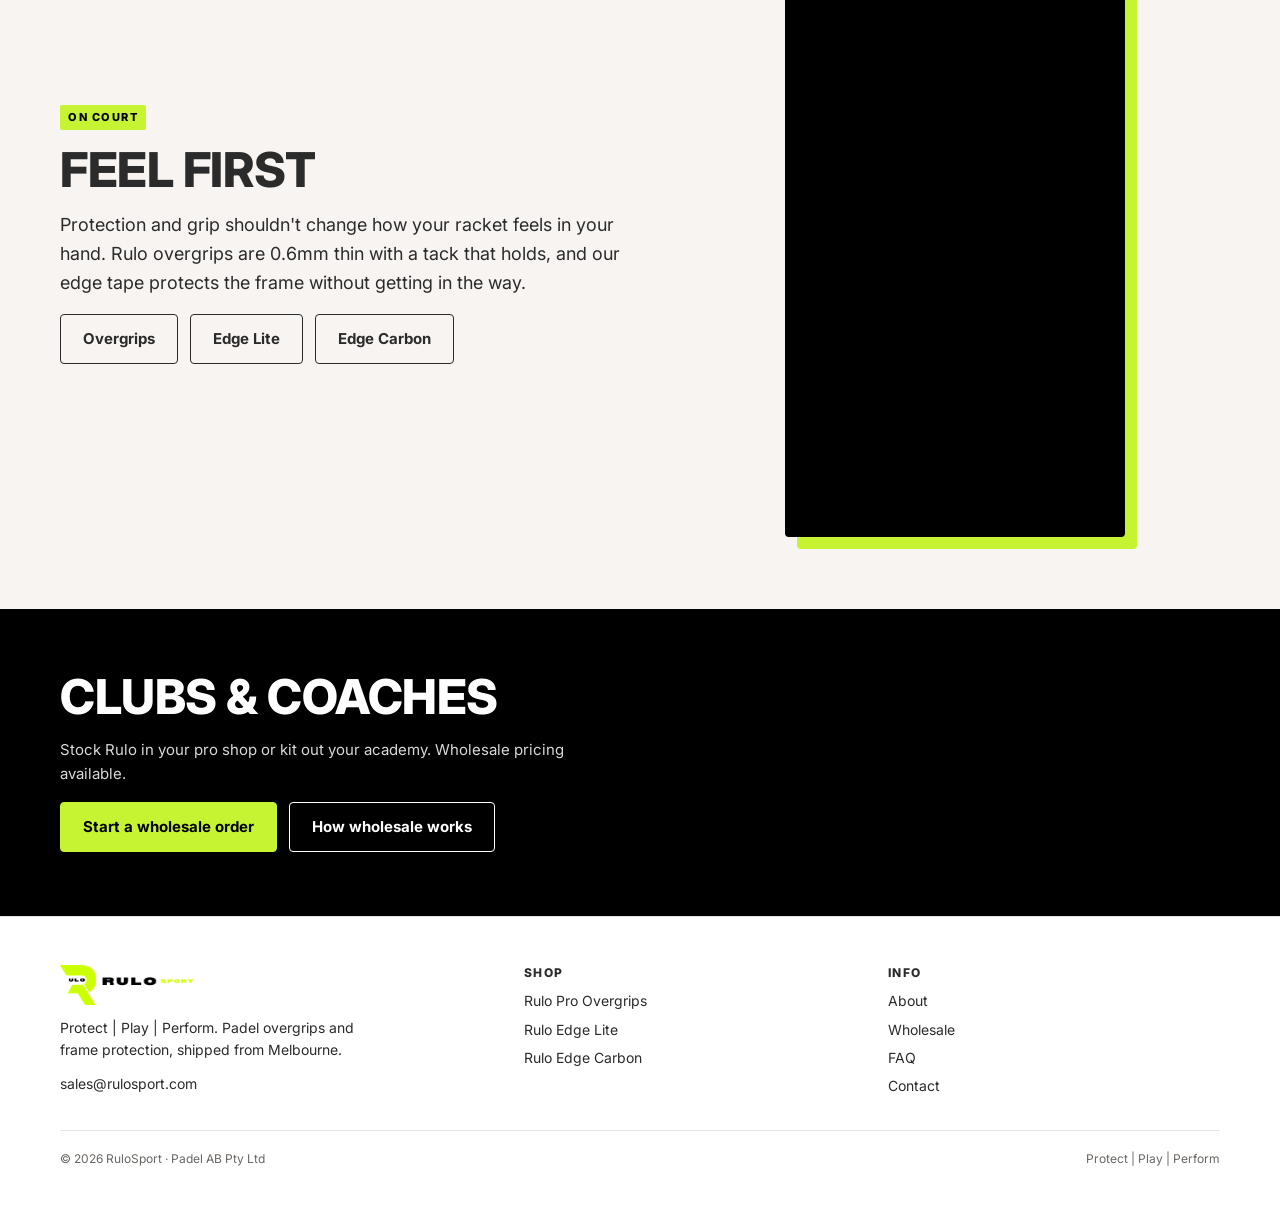
==== commit 2928cd4f: "Hide retail prices for now Co-Authored-By: Claude Opus 5.5 <noreply@anthropic.com> Claude-Session: h" ====
--- a/index.html
+++ b/index.html
@@ -45,17 +45,17 @@
   <div class="card-img"><img src="https://cdn.shopify.com/s/files/1/0689/4695/2354/files/RULOProOvergripPackaging.png?v=1793702198&width=800" alt="Rulo Pro Overgrips 3-pack" loading="lazy" width="800" height="800"></div>
   <span class="card-tag">Overgrip</span>
   <span class="card-title">Rulo Pro Overgrips</span>
-  <span class="card-price">From $22.00 · Coming soon</span>
+  <span class="card-price">Coming soon</span>
 </a><a class="card" href="edge-lite.html">
   <div class="card-img"><img src="https://cdn.shopify.com/s/files/1/0689/4695/2354/files/RULOEdgeLiteWhiteBlisterPack.png?v=1793702202&width=800" alt="Rulo Edge Lite pack" loading="lazy" width="800" height="800"></div>
   <span class="card-tag">Edge tape · TPU</span>
   <span class="card-title">Rulo Edge Lite</span>
-  <span class="card-price">$11.99 · Coming soon</span>
+  <span class="card-price">Coming soon</span>
 </a><a class="card" href="edge-carbon.html">
   <div class="card-img"><img src="https://cdn.shopify.com/s/files/1/0689/4695/2354/files/RuloEdgeLiteCarbonProtectorPack.png?v=1793702204&width=800" alt="Rulo Edge Carbon pack" loading="lazy" width="800" height="800"></div>
   <span class="card-tag">Edge tape · 3K carbon</span>
   <span class="card-title">Rulo Edge Carbon</span>
-  <span class="card-price">$19.99 · Coming soon</span>
+  <span class="card-price">Coming soon</span>
 </a></div>
 </div></section>
 <section class="section feature"><div class="wrap feature-grid">
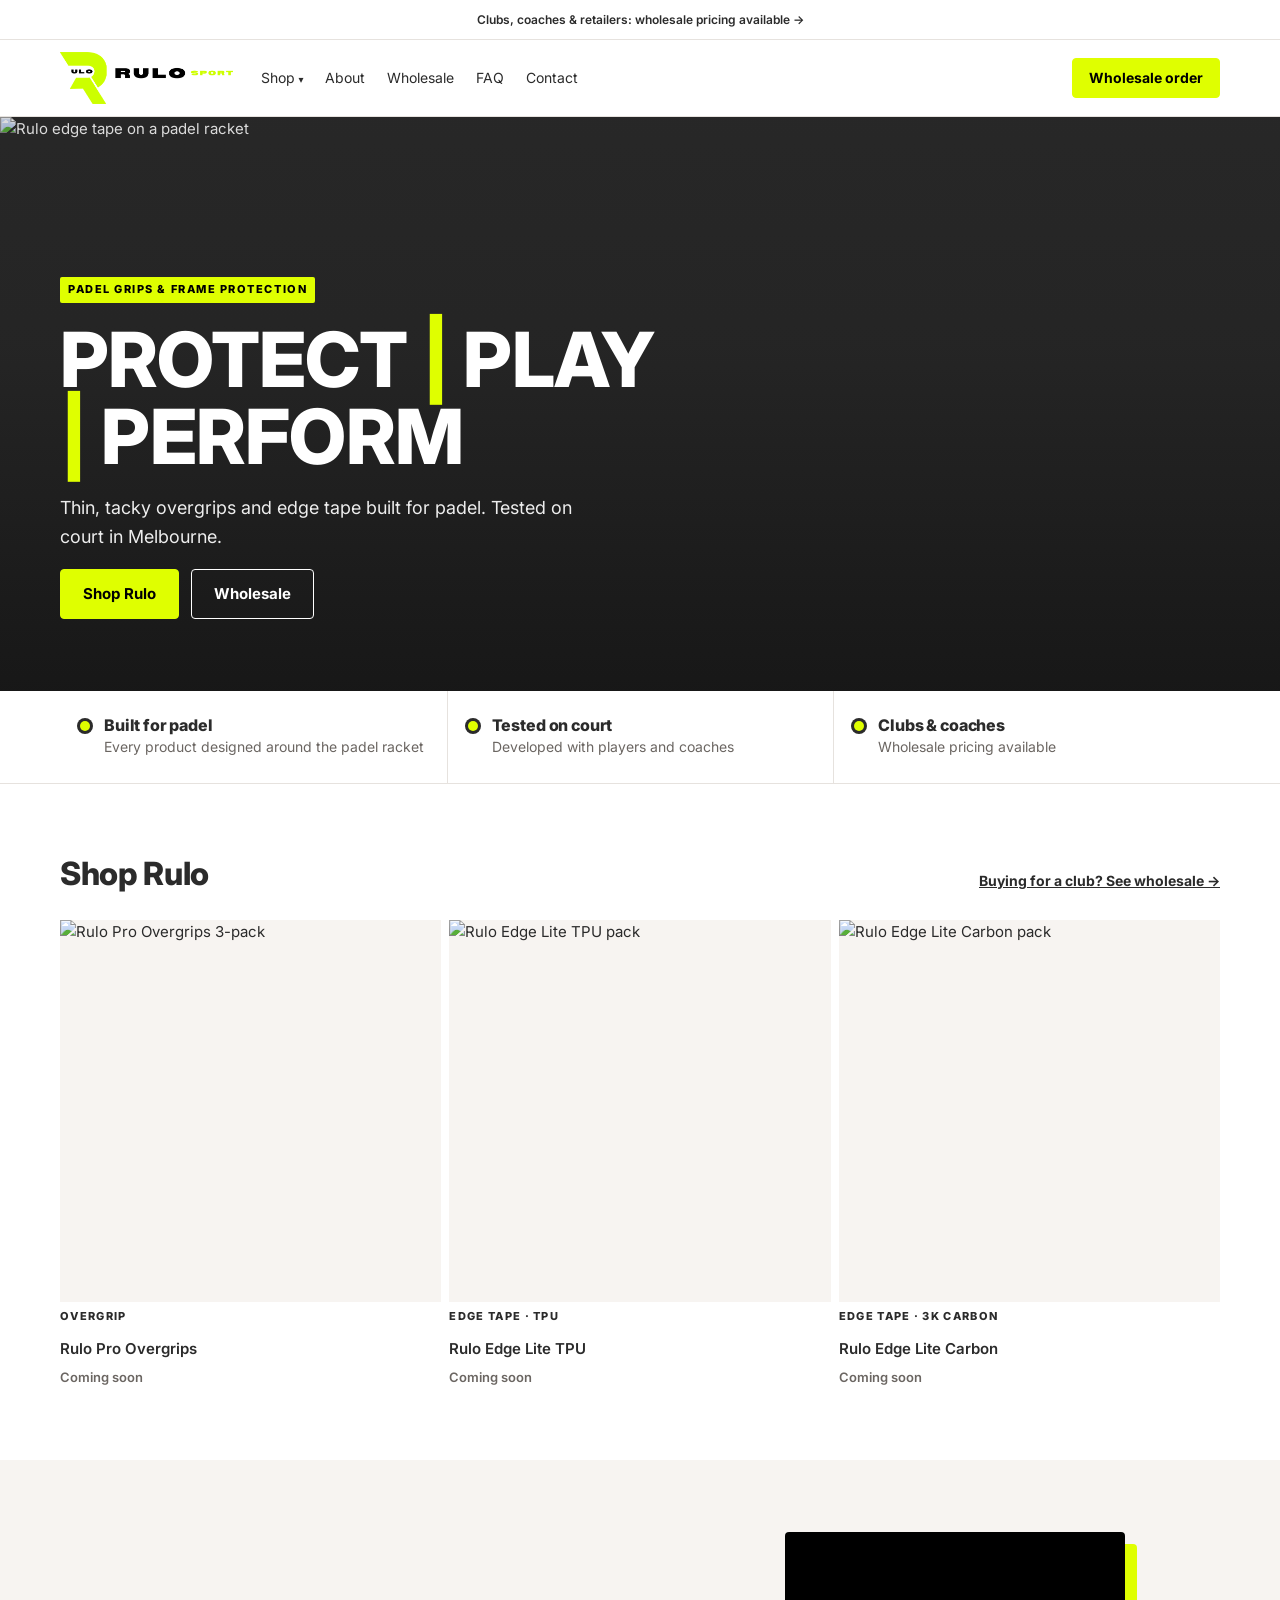
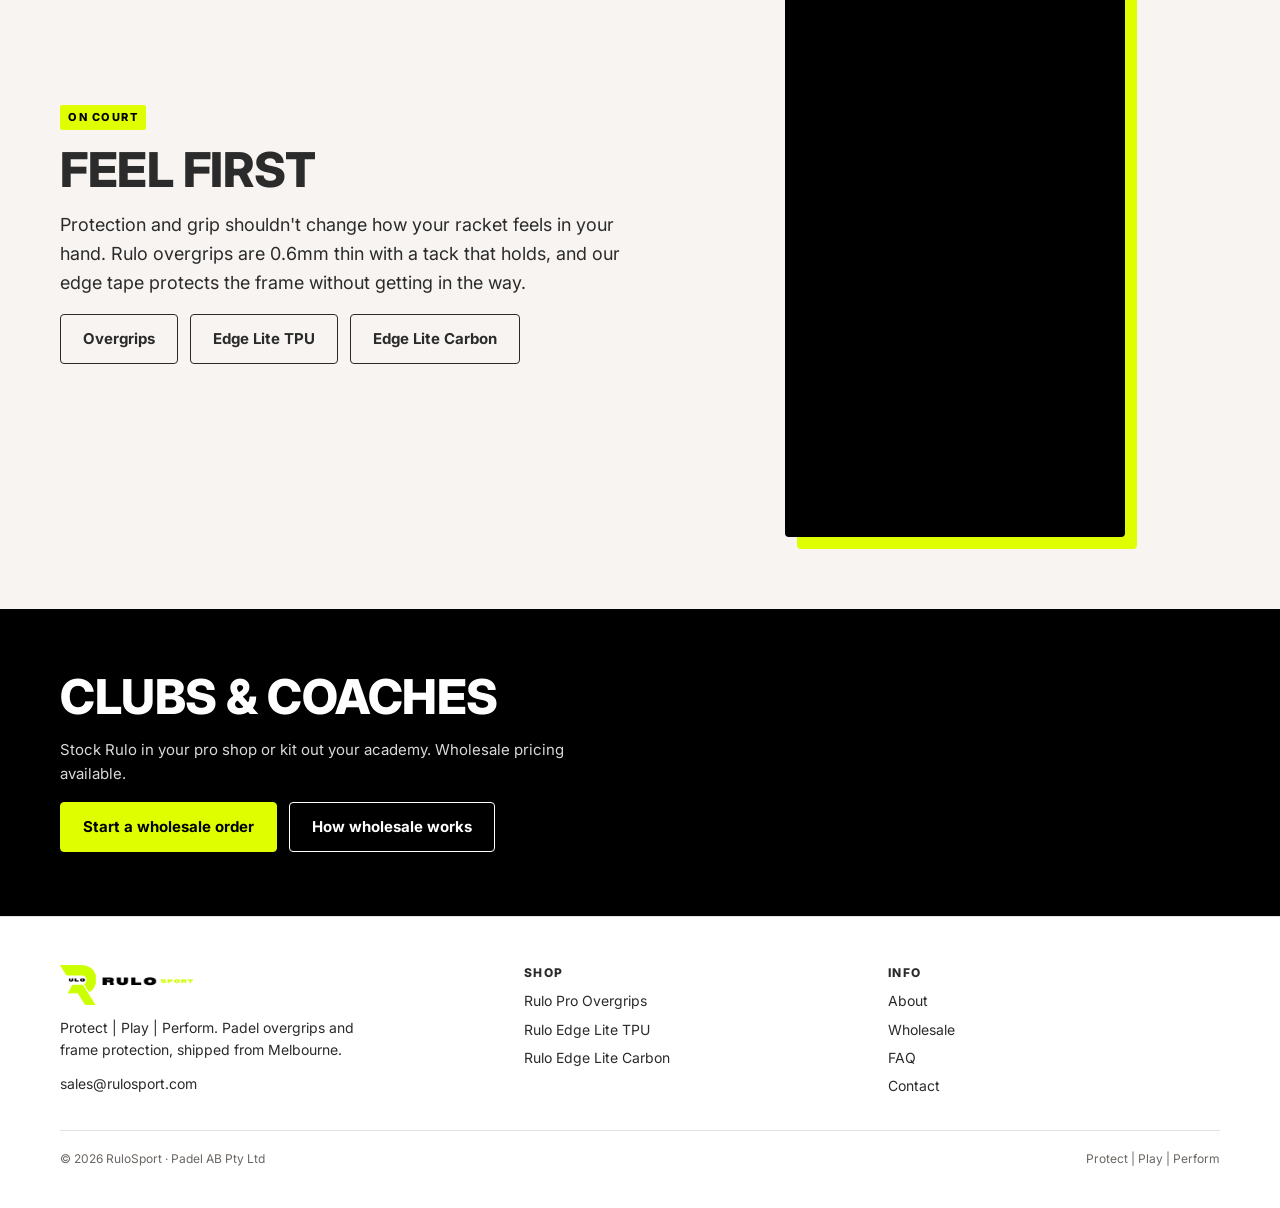
==== commit 1d8e5678: "Rename edge tape to Rulo Edge Lite TPU and Rulo Edge Lite Carbon Co-Authored-By: Claude Opus 5.5 <no" ====
--- a/index.html
+++ b/index.html
@@ -3,9 +3,9 @@
 <meta charset="utf-8">
 <meta name="viewport" content="width=device-width, initial-scale=1, viewport-fit=cover">
 <title>RuloSport</title>
-<meta name="description" content="Padel overgrips and edge tape built for padel. Rulo Pro Overgrips, Edge Lite and Edge Carbon. Wholesale for clubs, coaches and retailers.">
+<meta name="description" content="Padel overgrips and edge tape built for padel. Rulo Pro Overgrips, Edge Lite TPU and Edge Lite Carbon. Wholesale for clubs, coaches and retailers.">
 <meta property="og:title" content="RuloSport">
-<meta property="og:description" content="Padel overgrips and edge tape built for padel. Rulo Pro Overgrips, Edge Lite and Edge Carbon. Wholesale for clubs, coaches and retailers.">
+<meta property="og:description" content="Padel overgrips and edge tape built for padel. Rulo Pro Overgrips, Edge Lite TPU and Edge Lite Carbon. Wholesale for clubs, coaches and retailers.">
 <meta property="og:image" content="https://cdn.shopify.com/s/files/1/0689/4695/2354/files/rulo-site-hero.png?v=1793702912&width=1200">
 <link rel="icon" href="assets/favicon.png">
 <link rel="preconnect" href="https://fonts.googleapis.com"><link rel="preconnect" href="https://fonts.gstatic.com" crossorigin>
@@ -16,12 +16,12 @@
 <header class="site-header"><div class="wrap header-inner">
   <a class="logo" href="index.html"><img src="assets/logo-rulosport.png" alt="RuloSport" width="133" height="40"></a>
   <nav class="nav" aria-label="Main">
-    <div class="nav-shop"><a href="index.html#shop">Shop</a><div class="nav-drop"><a href="overgrips.html">Rulo Pro Overgrips</a><a href="edge-lite.html">Rulo Edge Lite</a><a href="edge-carbon.html">Rulo Edge Carbon</a></div></div>
+    <div class="nav-shop"><a href="index.html#shop">Shop</a><div class="nav-drop"><a href="overgrips.html">Rulo Pro Overgrips</a><a href="edge-lite.html">Rulo Edge Lite TPU</a><a href="edge-carbon.html">Rulo Edge Lite Carbon</a></div></div>
     <a href="about.html">About</a><a href="wholesale.html">Wholesale</a><a href="faq.html">FAQ</a><a href="contact.html">Contact</a>
   </nav>
   <div class="header-cta"><a class="btn btn-primary" href="wholesale.html#order">Wholesale order</a></div>
   <details class="menu-toggle"><summary>Menu</summary>
-    <nav class="mobile-nav" aria-label="Mobile"><a href="index.html#shop">Shop</a><a class="sub" href="overgrips.html">Rulo Pro Overgrips</a><a class="sub" href="edge-lite.html">Rulo Edge Lite</a><a class="sub" href="edge-carbon.html">Rulo Edge Carbon</a><a href="about.html">About</a><a href="wholesale.html">Wholesale</a><a href="faq.html">FAQ</a><a href="contact.html">Contact</a><a href="wholesale.html#order">Wholesale order</a></nav>
+    <nav class="mobile-nav" aria-label="Mobile"><a href="index.html#shop">Shop</a><a class="sub" href="overgrips.html">Rulo Pro Overgrips</a><a class="sub" href="edge-lite.html">Rulo Edge Lite TPU</a><a class="sub" href="edge-carbon.html">Rulo Edge Lite Carbon</a><a href="about.html">About</a><a href="wholesale.html">Wholesale</a><a href="faq.html">FAQ</a><a href="contact.html">Contact</a><a href="wholesale.html#order">Wholesale order</a></nav>
   </details>
 </div></header>
 <main>
@@ -47,14 +47,14 @@
   <span class="card-title">Rulo Pro Overgrips</span>
   <span class="card-price">Coming soon</span>
 </a><a class="card" href="edge-lite.html">
-  <div class="card-img"><img src="https://cdn.shopify.com/s/files/1/0689/4695/2354/files/RULOEdgeLiteWhiteBlisterPack.png?v=1793702202&width=800" alt="Rulo Edge Lite pack" loading="lazy" width="800" height="800"></div>
+  <div class="card-img"><img src="https://cdn.shopify.com/s/files/1/0689/4695/2354/files/RULOEdgeLiteWhiteBlisterPack.png?v=1793702202&width=800" alt="Rulo Edge Lite TPU pack" loading="lazy" width="800" height="800"></div>
   <span class="card-tag">Edge tape · TPU</span>
-  <span class="card-title">Rulo Edge Lite</span>
+  <span class="card-title">Rulo Edge Lite TPU</span>
   <span class="card-price">Coming soon</span>
 </a><a class="card" href="edge-carbon.html">
-  <div class="card-img"><img src="https://cdn.shopify.com/s/files/1/0689/4695/2354/files/RuloEdgeLiteCarbonProtectorPack.png?v=1793702204&width=800" alt="Rulo Edge Carbon pack" loading="lazy" width="800" height="800"></div>
+  <div class="card-img"><img src="https://cdn.shopify.com/s/files/1/0689/4695/2354/files/RuloEdgeLiteCarbonProtectorPack.png?v=1793702204&width=800" alt="Rulo Edge Lite Carbon pack" loading="lazy" width="800" height="800"></div>
   <span class="card-tag">Edge tape · 3K carbon</span>
-  <span class="card-title">Rulo Edge Carbon</span>
+  <span class="card-title">Rulo Edge Lite Carbon</span>
   <span class="card-price">Coming soon</span>
 </a></div>
 </div></section>
@@ -63,7 +63,7 @@
     <span class="eyebrow">On court</span>
     <h2>Feel first</h2>
     <p class="lede">Protection and grip shouldn't change how your racket feels in your hand. Rulo overgrips are 0.6mm thin with a tack that holds, and our edge tape protects the frame without getting in the way.</p>
-    <div class="btn-row"><a class="btn btn-secondary" href="overgrips.html">Overgrips</a><a class="btn btn-secondary" href="edge-lite.html">Edge Lite</a><a class="btn btn-secondary" href="edge-carbon.html">Edge Carbon</a></div>
+    <div class="btn-row"><a class="btn btn-secondary" href="overgrips.html">Overgrips</a><a class="btn btn-secondary" href="edge-lite.html">Edge Lite TPU</a><a class="btn btn-secondary" href="edge-carbon.html">Edge Lite Carbon</a></div>
   </div>
   <div class="feature-video"><video src="assets/rulo-reel.mp4" autoplay muted loop playsinline preload="metadata" aria-label="Rulo product reel"></video></div>
 </div></section>
@@ -78,7 +78,7 @@
     <div class="stack" style="gap:12px"><img src="assets/logo-rulosport.png" alt="RuloSport" width="113" height="34">
       <p style="font-size:14px;max-width:320px">Protect | Play | Perform. Padel overgrips and frame protection, shipped from Melbourne.</p>
       <p style="font-size:14px"><a href="mailto:sales@rulosport.com">sales@rulosport.com</a></p></div>
-    <div><h4>Shop</h4><ul><li><a href="overgrips.html">Rulo Pro Overgrips</a></li><li><a href="edge-lite.html">Rulo Edge Lite</a></li><li><a href="edge-carbon.html">Rulo Edge Carbon</a></li></ul></div>
+    <div><h4>Shop</h4><ul><li><a href="overgrips.html">Rulo Pro Overgrips</a></li><li><a href="edge-lite.html">Rulo Edge Lite TPU</a></li><li><a href="edge-carbon.html">Rulo Edge Lite Carbon</a></li></ul></div>
     <div><h4>Info</h4><ul><li><a href="about.html">About</a></li><li><a href="wholesale.html">Wholesale</a></li><li><a href="faq.html">FAQ</a></li><li><a href="contact.html">Contact</a></li></ul></div>
   </div>
   <div class="footer-bottom"><span>© 2026 RuloSport · Padel AB Pty Ltd</span><span>Protect | Play | Perform</span></div>
--- a/assets/style.css
+++ b/assets/style.css
@@ -1,6 +1,6 @@
-/* RuloSport — rebuilt from the Shopify Horizon theme settings (Inter, lime #C6F432, charcoal #2B2B2B) */
+/* RuloSport — rebuilt from the Shopify Horizon theme settings (Inter, lime #DFFF00 (online brand lime, Nov 2026), charcoal #2B2B2B) */
 :root {
-  --lime: #C6F432;
+  --lime: #DFFF00;
   --ink: #2B2B2B;
   --black: #000000;
   --white: #ffffff;
@@ -196,7 +196,7 @@
 .qty-table { width: 100%; border-collapse: collapse; background: var(--white); border-radius: var(--radius); overflow: hidden; }
 .qty-table th, .qty-table td { padding: 10px 12px; border-bottom: 1px solid var(--line); text-align: left; font-size: 14px; }
 .qty-table th { background: var(--ink); color: var(--white); font-size: 11px; letter-spacing: .1em; text-transform: uppercase; }
-.qty-table input { width: 90px; font: inherit; padding: 8px; border: 1px solid #cfc9c3; border-radius: var(--radius); }
+.qty-table input { width: 70px; font: inherit; padding: 8px; border: 1px solid #cfc9c3; border-radius: var(--radius); }
 .form-note { font-size: 13px; color: var(--muted); }
 .form-status { font-weight: 700; }
 .form-status.ok { color: #2d6a00; }
@@ -213,3 +213,7 @@
 .footer-grid a { text-decoration: none; }
 .footer-grid a:hover { text-decoration: underline; }
 .footer-bottom { border-top: 1px solid var(--line); padding-block: 18px 40px; font-size: 12px; color: var(--muted); display: flex; justify-content: space-between; gap: 12px; flex-wrap: wrap; }
+
+.qty-table td.qty-total { font-weight: 700; white-space: nowrap; }
+.qty-table small.muted { color: var(--muted); font-size: 12px; }
+@media (max-width: 600px) { .qty-table th, .qty-table td { padding: 8px; } .qty-table input { width: 56px; } .qty-table td.qty-total { white-space: normal; font-size: 13px; } }
